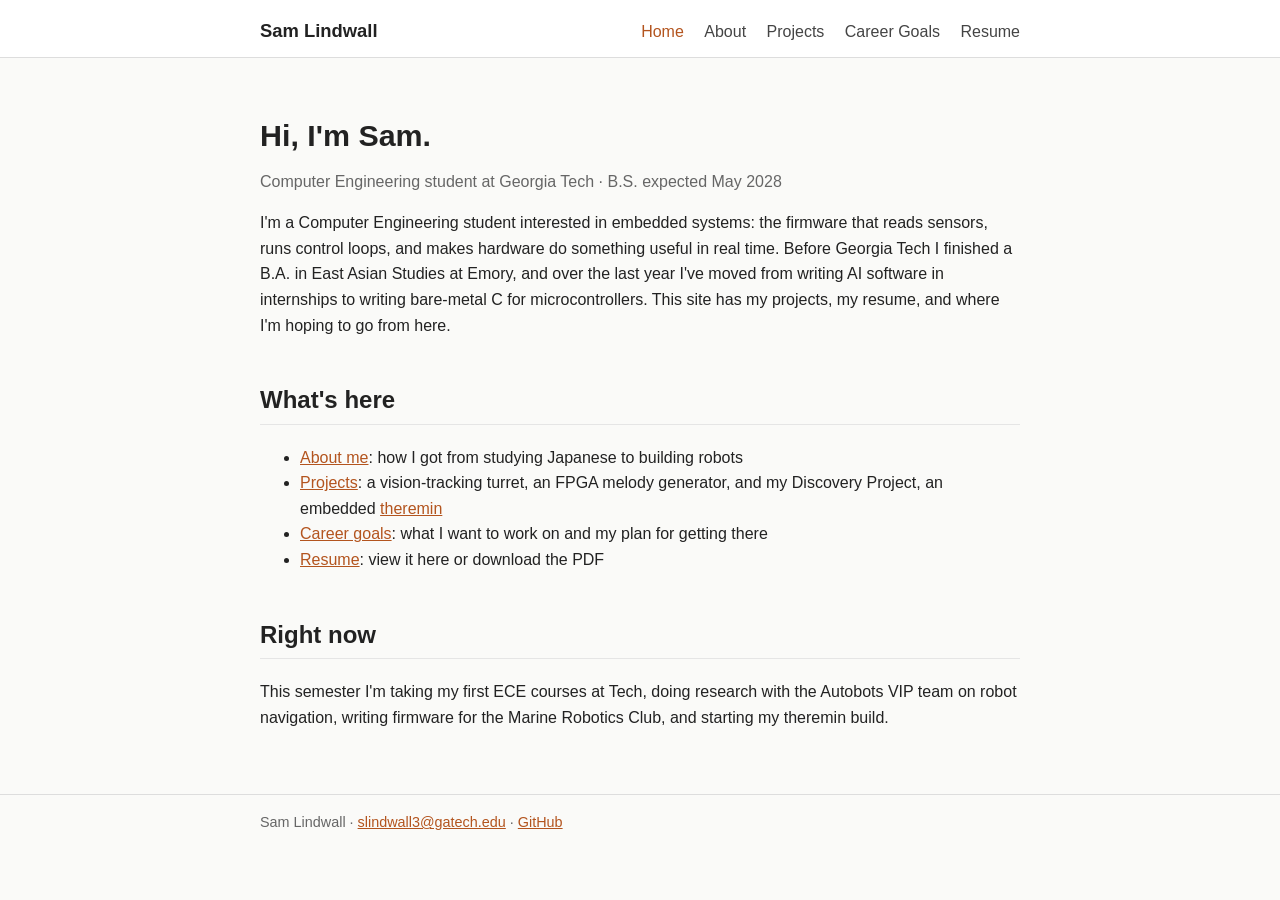
==== index.html @ 856a86d1 "Add files via upload" ====
<!DOCTYPE html>
<html lang="en">
<head>
  <meta charset="utf-8">
  <meta name="viewport" content="width=device-width, initial-scale=1">
  <title>Sam Lindwall</title>
  <link rel="stylesheet" href="style.css">
</head>
<body>
<header>
  <div class="wrap">
    <a class="name" href="index.html">Sam Lindwall</a>
    <nav>
      <a href="index.html" class="here">Home</a>
      <a href="about.html">About</a>
      <a href="projects.html">Projects</a>
      <a href="goals.html">Career Goals</a>
      <a href="resume.html">Resume</a>
    </nav>
  </div>
</header>
<main>
  <div class="wrap">
<h1>Hi, I'm Sam.</h1>
<p class="sub">Computer Engineering student at Georgia Tech &middot; B.S. expected May 2028</p>

<p>I'm a Computer Engineering student interested in embedded systems: the firmware that reads sensors, runs control loops, and makes hardware do something useful in real time. Before Georgia Tech I finished a B.A. in East Asian Studies at Emory, and over the last year I've moved from writing AI software in internships to writing bare-metal C for microcontrollers. This site has my projects, my resume, and where I'm hoping to go from here.</p>

<h2>What's here</h2>
<ul>
  <li><a href="about.html">About me</a>: how I got from studying Japanese to building robots</li>
  <li><a href="projects.html">Projects</a>: a vision-tracking turret, an FPGA melody generator, and my Discovery Project, an embedded <a href="theremin.html">theremin</a></li>
  <li><a href="goals.html">Career goals</a>: what I want to work on and my plan for getting there</li>
  <li><a href="resume.html">Resume</a>: view it here or download the PDF</li>
</ul>

<h2>Right now</h2>
<p>This semester I'm taking my first ECE courses at Tech, doing research with the Autobots VIP team on robot navigation, writing firmware for the Marine Robotics Club, and starting my theremin build.</p>

  </div>
</main>
<footer>
  <div class="wrap">
    Sam Lindwall &middot; <a href="mailto:slindwall3@gatech.edu">slindwall3@gatech.edu</a> &middot; <a href="https://github.com/sam-lindwall">GitHub</a>
  </div>
</footer>
</body>
</html>
---- style.css ----
/* Simple shared styles for every page */
body {
  font-family: -apple-system, "Segoe UI", Roboto, Helvetica, Arial, sans-serif;
  line-height: 1.6;
  color: #222;
  background: #fafaf8;
  margin: 0;
}

.wrap {
  max-width: 760px;
  margin: 0 auto;
  padding: 0 20px;
}

header {
  border-bottom: 1px solid #ddd;
  background: #fff;
}

header .wrap {
  display: flex;
  flex-wrap: wrap;
  align-items: baseline;
  justify-content: space-between;
  padding-top: 16px;
  padding-bottom: 12px;
}

.name {
  font-weight: bold;
  font-size: 1.15em;
  color: #222;
  text-decoration: none;
}

nav a {
  margin-left: 16px;
  color: #444;
  text-decoration: none;
}

nav a:hover,
nav a.here {
  color: #b3541e;
}

main {
  padding: 32px 0 48px;
}

h1 { font-size: 1.9em; margin-bottom: 0.3em; }
h2 { margin-top: 1.8em; border-bottom: 1px solid #e5e5e5; padding-bottom: 4px; }
h3 { margin-bottom: 0.2em; }

a { color: #b3541e; }

.sub {
  color: #666;
  margin-top: 0;
}

.card {
  background: #fff;
  border: 1px solid #e2e2e2;
  border-radius: 6px;
  padding: 16px 20px;
  margin: 16px 0;
}

.card h3 { margin-top: 0; }

.tags {
  font-size: 0.85em;
  color: #666;
}

.status {
  display: inline-block;
  font-size: 0.8em;
  background: #fbeee4;
  color: #8a3d12;
  padding: 1px 8px;
  border-radius: 10px;
}

.placeholder {
  border: 2px dashed #ccc;
  color: #888;
  text-align: center;
  padding: 48px 16px;
  border-radius: 6px;
  margin: 16px 0;
}

figure { margin: 20px 0; }
figure img { max-width: 100%; border-radius: 6px; }
figcaption { font-size: 0.9em; color: #666; }

iframe.resume {
  width: 100%;
  height: 900px;
  border: 1px solid #ddd;
}

.button {
  display: inline-block;
  background: #b3541e;
  color: #fff;
  padding: 8px 16px;
  border-radius: 4px;
  text-decoration: none;
}

table { border-collapse: collapse; width: 100%; }
td { padding: 6px 8px; border-bottom: 1px solid #eee; vertical-align: top; }
td:first-child { white-space: nowrap; font-weight: bold; width: 130px; }

footer {
  border-top: 1px solid #ddd;
  font-size: 0.9em;
  color: #666;
  padding: 16px 0 32px;
}

@media (max-width: 560px) {
  nav a { margin-left: 0; margin-right: 14px; }
  iframe.resume { height: 500px; }
}
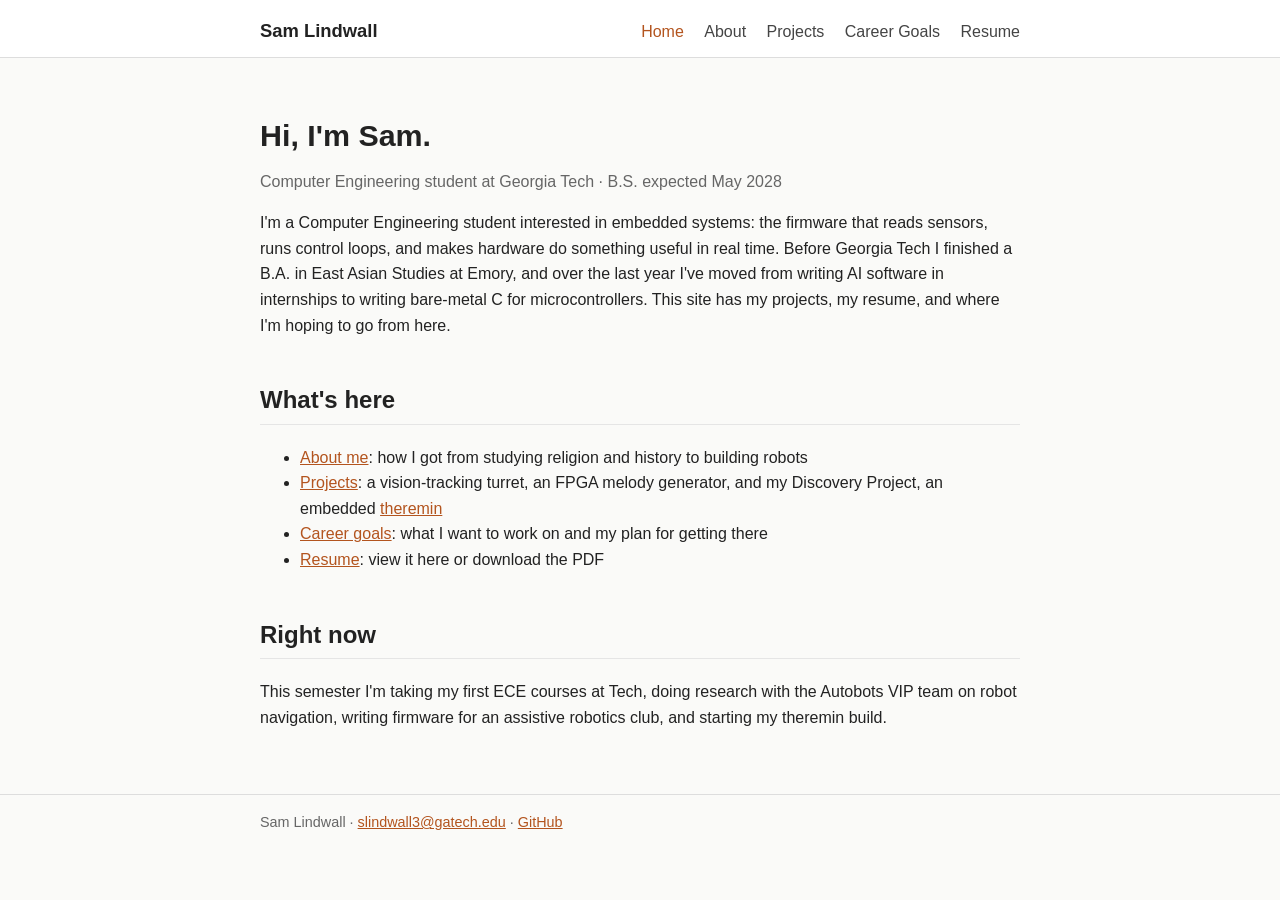
==== commit 8c543ee9: "Update description of studies and projects" ====
--- a/index.html
+++ b/index.html
@@ -28,14 +28,14 @@
 
 <h2>What's here</h2>
 <ul>
-  <li><a href="about.html">About me</a>: how I got from studying Japanese to building robots</li>
+  <li><a href="about.html">About me</a>: how I got from studying religion and history to building robots</li>
   <li><a href="projects.html">Projects</a>: a vision-tracking turret, an FPGA melody generator, and my Discovery Project, an embedded <a href="theremin.html">theremin</a></li>
   <li><a href="goals.html">Career goals</a>: what I want to work on and my plan for getting there</li>
   <li><a href="resume.html">Resume</a>: view it here or download the PDF</li>
 </ul>
 
 <h2>Right now</h2>
-<p>This semester I'm taking my first ECE courses at Tech, doing research with the Autobots VIP team on robot navigation, writing firmware for the Marine Robotics Club, and starting my theremin build.</p>
+<p>This semester I'm taking my first ECE courses at Tech, doing research with the Autobots VIP team on robot navigation, writing firmware for an assistive robotics club, and starting my theremin build.</p>
 
   </div>
 </main>
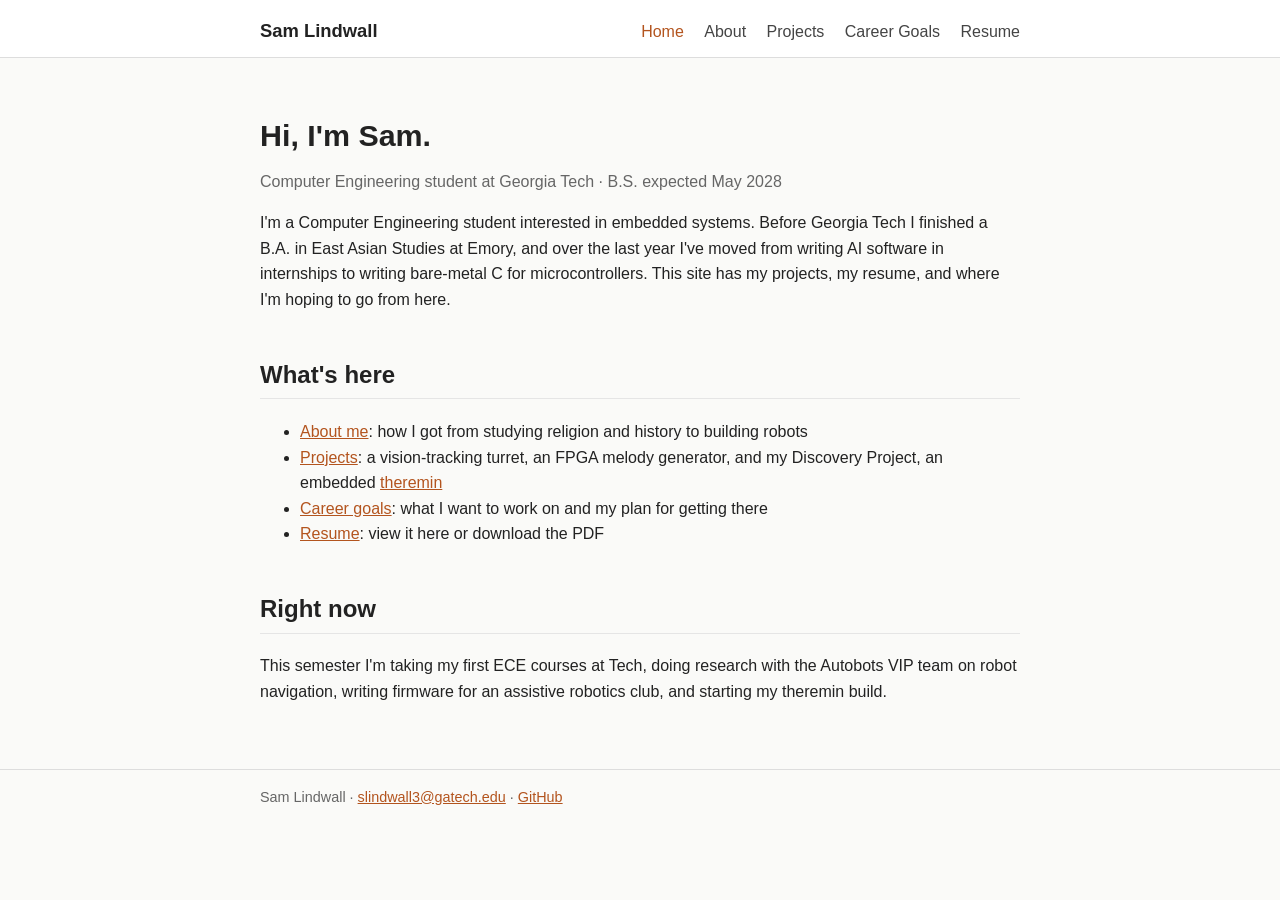
==== commit 898dbb76: "Update index.html" ====
--- a/index.html
+++ b/index.html
@@ -24,7 +24,7 @@
 <h1>Hi, I'm Sam.</h1>
 <p class="sub">Computer Engineering student at Georgia Tech &middot; B.S. expected May 2028</p>
 
-<p>I'm a Computer Engineering student interested in embedded systems: the firmware that reads sensors, runs control loops, and makes hardware do something useful in real time. Before Georgia Tech I finished a B.A. in East Asian Studies at Emory, and over the last year I've moved from writing AI software in internships to writing bare-metal C for microcontrollers. This site has my projects, my resume, and where I'm hoping to go from here.</p>
+<p>I'm a Computer Engineering student interested in embedded systems. Before Georgia Tech I finished a B.A. in East Asian Studies at Emory, and over the last year I've moved from writing AI software in internships to writing bare-metal C for microcontrollers. This site has my projects, my resume, and where I'm hoping to go from here.</p>
 
 <h2>What's here</h2>
 <ul>
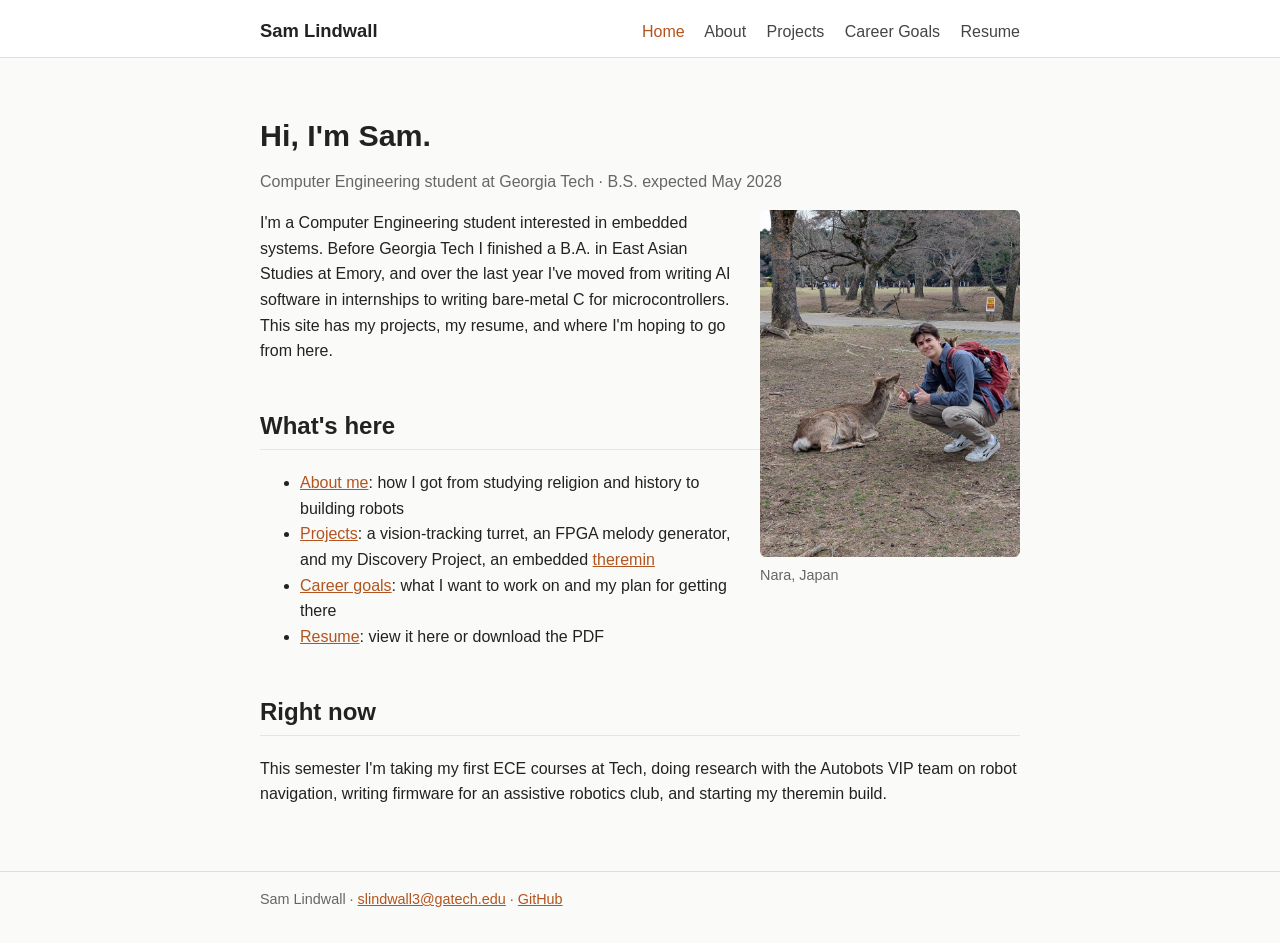
==== commit 6f6d032c: "Insert image with caption in main section Added an image and caption to the main section." ====
--- a/index.html
+++ b/index.html
@@ -23,7 +23,10 @@
   <div class="wrap">
 <h1>Hi, I'm Sam.</h1>
 <p class="sub">Computer Engineering student at Georgia Tech &middot; B.S. expected May 2028</p>
-
+<figure style="float: right; width: 260px; max-width: 45%; margin: 0 0 12px 24px;">
+  <img src="me.jpg" alt="Oh deer">
+  <figcaption>Nara, Japan</figcaption>
+</figure>
 <p>I'm a Computer Engineering student interested in embedded systems. Before Georgia Tech I finished a B.A. in East Asian Studies at Emory, and over the last year I've moved from writing AI software in internships to writing bare-metal C for microcontrollers. This site has my projects, my resume, and where I'm hoping to go from here.</p>
 
 <h2>What's here</h2>
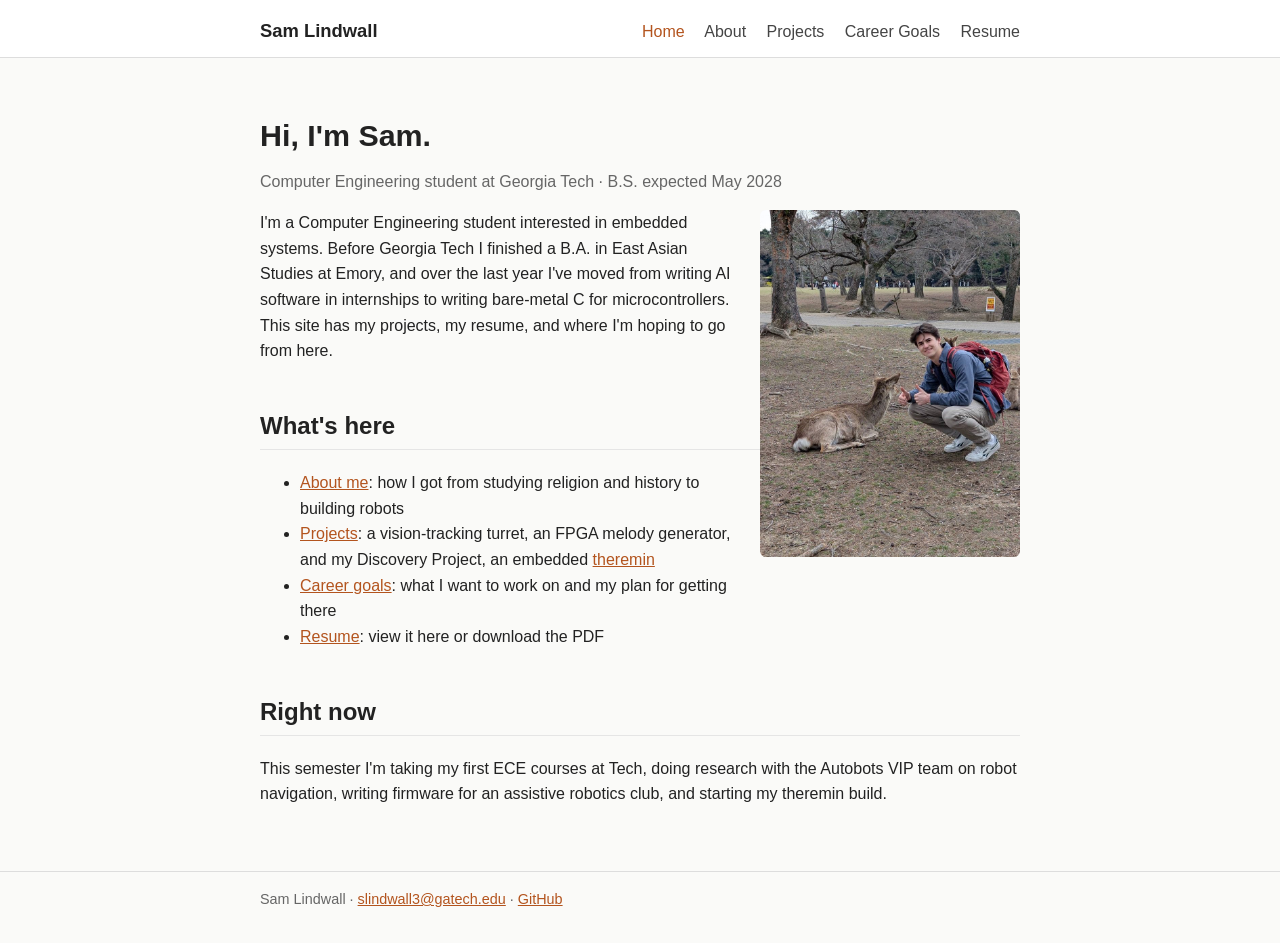
==== commit 3731c0a8: "Remove figcaption from image in index.html Removed figcaption for the image in index.html." ====
--- a/index.html
+++ b/index.html
@@ -25,7 +25,6 @@
 <p class="sub">Computer Engineering student at Georgia Tech &middot; B.S. expected May 2028</p>
 <figure style="float: right; width: 260px; max-width: 45%; margin: 0 0 12px 24px;">
   <img src="me.jpg" alt="Oh deer">
-  <figcaption>Nara, Japan</figcaption>
 </figure>
 <p>I'm a Computer Engineering student interested in embedded systems. Before Georgia Tech I finished a B.A. in East Asian Studies at Emory, and over the last year I've moved from writing AI software in internships to writing bare-metal C for microcontrollers. This site has my projects, my resume, and where I'm hoping to go from here.</p>
 
